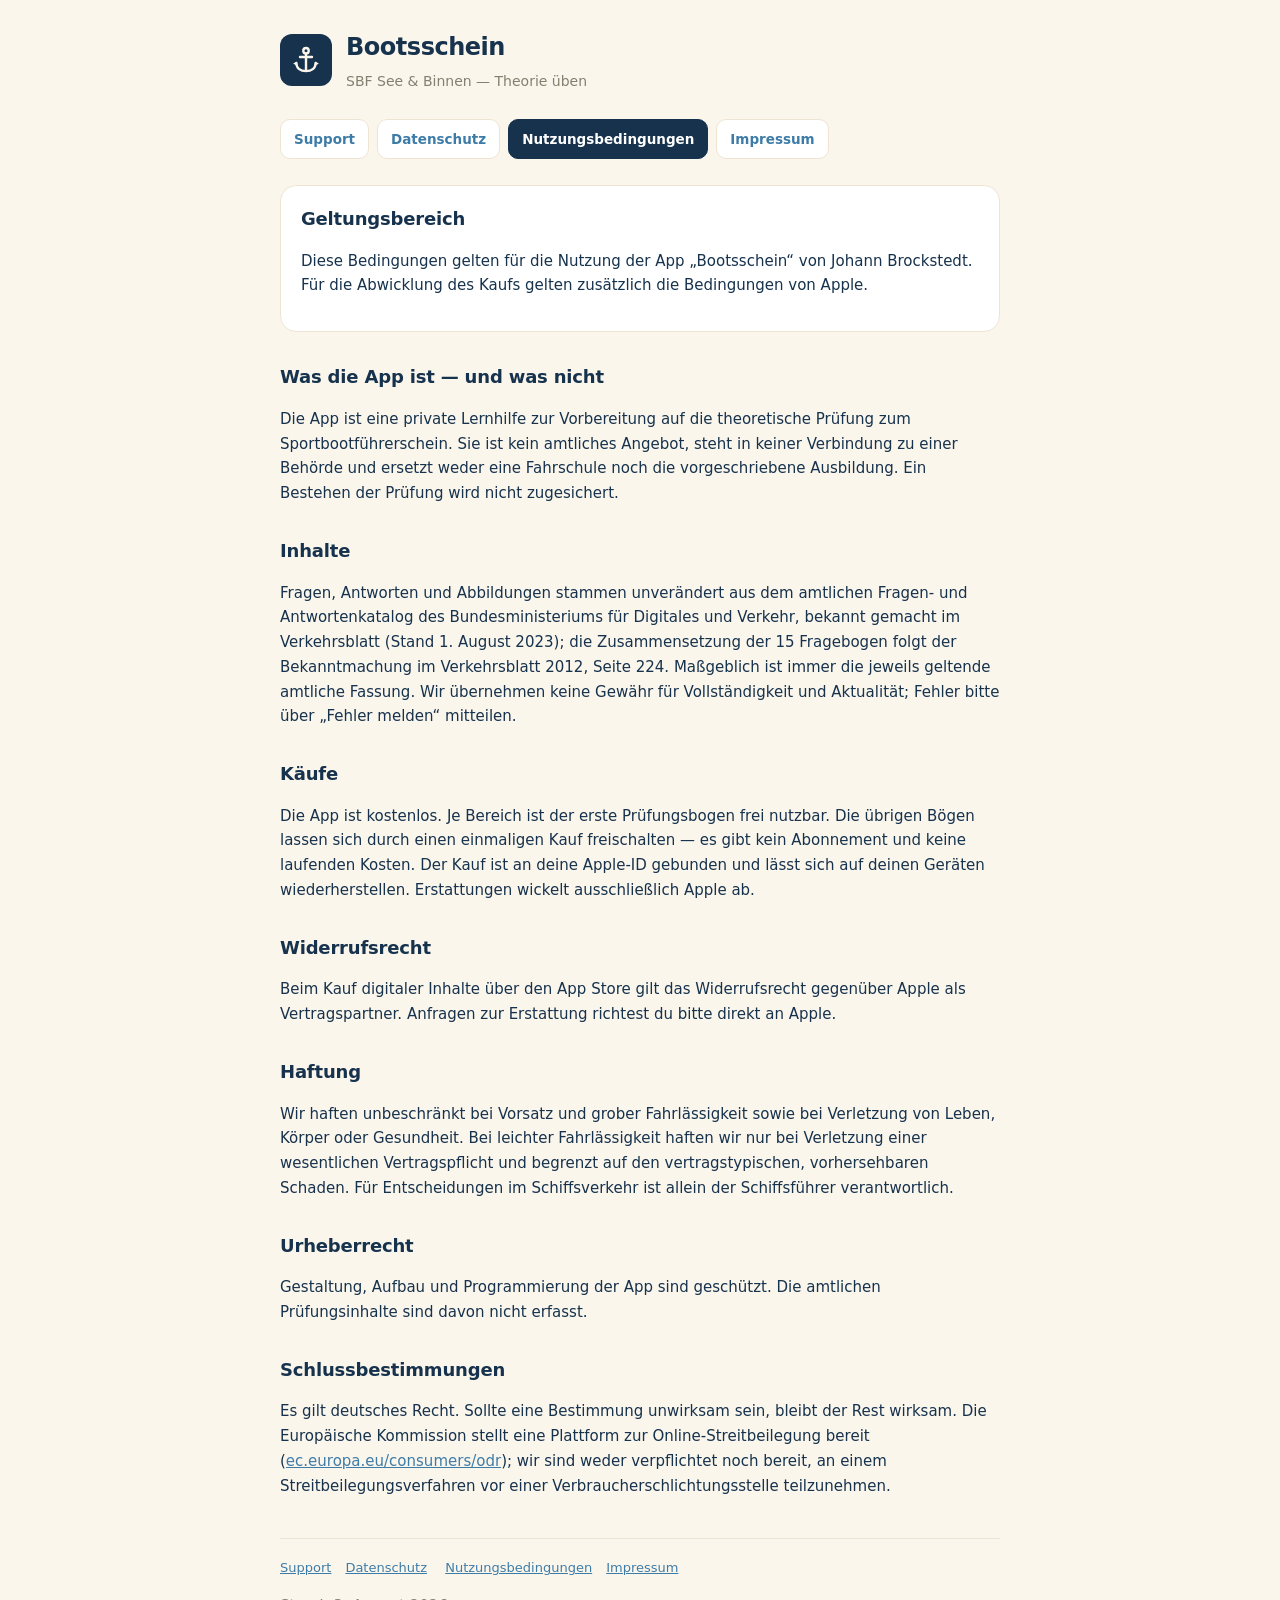
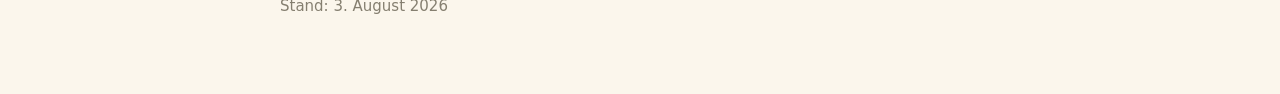
==== agb.html @ 186c33c2 "Bootsschein: Support, Datenschutz, Nutzungsbedingungen, Impressum" ====
<!doctype html>
<html lang="de"><head><meta charset="utf-8">
<meta name="viewport" content="width=device-width, initial-scale=1">
<title>Nutzungsbedingungen — Bootsschein</title>
<meta name="description" content="Nutzungsbedingungen der App Bootsschein.">
<link rel="stylesheet" href="stil.css">
</head><body><div class="seite">
<header class="kopf">
  <div class="anker"><svg viewBox="0 0 120 120" xmlns="http://www.w3.org/2000/svg" aria-hidden="true"><g stroke="#FBF6EC" stroke-width="8" fill="none" stroke-linecap="round" stroke-linejoin="round"><circle cx="60" cy="29" r="9"/><path d="M60 38 V93"/><path d="M40 50 H80"/><path d="M28 70 C28 88 42 97 60 97 C78 97 92 88 92 70"/></g><g fill="#FBF6EC"><path d="M28 66 l-11 6 l14 8 z"/><path d="M92 66 l11 6 l-14 8 z"/></g></svg></div>
  <div><h1>Bootsschein</h1><p>SBF See &amp; Binnen — Theorie üben</p></div>
</header>
<nav><a href="index.html">Support</a><a href="datenschutz.html">Datenschutz</a><a href="agb.html" aria-current="page">Nutzungsbedingungen</a><a href="impressum.html">Impressum</a></nav>
<div class="karte">
<h2>Geltungsbereich</h2>
<p>Diese Bedingungen gelten für die Nutzung der App „Bootsschein“ von Johann
Brockstedt. Für die Abwicklung des Kaufs gelten zusätzlich die Bedingungen von
Apple.</p>
</div>

<h2>Was die App ist — und was nicht</h2>
<p>Die App ist eine private Lernhilfe zur Vorbereitung auf die theoretische
Prüfung zum Sportbootführerschein. Sie ist kein amtliches Angebot, steht in
keiner Verbindung zu einer Behörde und ersetzt weder eine Fahrschule noch die
vorgeschriebene Ausbildung. Ein Bestehen der Prüfung wird nicht zugesichert.</p>

<h2>Inhalte</h2>
<p>Fragen, Antworten und Abbildungen stammen unverändert aus dem amtlichen
Fragen- und Antwortenkatalog des Bundesministeriums für Digitales und Verkehr,
bekannt gemacht im Verkehrsblatt (Stand 1. August 2023); die Zusammensetzung der
15 Fragebogen folgt der Bekanntmachung im Verkehrsblatt 2012, Seite 224.
Maßgeblich ist immer die jeweils geltende amtliche Fassung. Wir übernehmen keine
Gewähr für Vollständigkeit und Aktualität; Fehler bitte über „Fehler melden“
mitteilen.</p>

<h2>Käufe</h2>
<p>Die App ist kostenlos. Je Bereich ist der erste Prüfungsbogen frei nutzbar.
Die übrigen Bögen lassen sich durch einen einmaligen Kauf freischalten — es gibt
kein Abonnement und keine laufenden Kosten. Der Kauf ist an deine Apple-ID
gebunden und lässt sich auf deinen Geräten wiederherstellen. Erstattungen
wickelt ausschließlich Apple ab.</p>

<h2>Widerrufsrecht</h2>
<p>Beim Kauf digitaler Inhalte über den App Store gilt das Widerrufsrecht
gegenüber Apple als Vertragspartner. Anfragen zur Erstattung richtest du bitte
direkt an Apple.</p>

<h2>Haftung</h2>
<p>Wir haften unbeschränkt bei Vorsatz und grober Fahrlässigkeit sowie bei
Verletzung von Leben, Körper oder Gesundheit. Bei leichter Fahrlässigkeit haften
wir nur bei Verletzung einer wesentlichen Vertragspflicht und begrenzt auf den
vertragstypischen, vorhersehbaren Schaden. Für Entscheidungen im Schiffsverkehr
ist allein der Schiffsführer verantwortlich.</p>

<h2>Urheberrecht</h2>
<p>Gestaltung, Aufbau und Programmierung der App sind geschützt. Die amtlichen
Prüfungsinhalte sind davon nicht erfasst.</p>

<h2>Schlussbestimmungen</h2>
<p>Es gilt deutsches Recht. Sollte eine Bestimmung unwirksam sein, bleibt der
Rest wirksam. Die Europäische Kommission stellt eine Plattform zur
Online-Streitbeilegung bereit
(<a href="https://ec.europa.eu/consumers/odr">ec.europa.eu/consumers/odr</a>);
wir sind weder verpflichtet noch bereit, an einem Streitbeilegungsverfahren vor
einer Verbraucherschlichtungsstelle teilzunehmen.</p>
<footer>
  <a href="index.html">Support</a><a href="datenschutz.html">Datenschutz</a>
  <a href="agb.html">Nutzungsbedingungen</a><a href="impressum.html">Impressum</a>
  <p>Stand: 3. August 2026</p>
</footer>
</div></body></html>
---- stil.css ----
:root{
  --grund:#FBF6EC; --karte:#FFFFFF; --rand:#EEE4D3; --tinte:#16324D;
  --gedaempft:#857F70; --blau:#3E7CA8; --sand:#EAE2D2;
  --ui:-apple-system,"Segoe UI",system-ui,"Helvetica Neue",Arial,sans-serif;
}
*{box-sizing:border-box;}
body{margin:0;padding:0;background:var(--grund);color:var(--tinte);
     font-family:var(--ui);line-height:1.65;-webkit-font-smoothing:antialiased;}
.seite{max-width:760px;margin:0 auto;padding:28px 20px 60px;}
header.kopf{display:flex;align-items:center;gap:14px;padding-bottom:6px;}
header.kopf .anker{width:52px;height:52px;flex:none;border-radius:12px;background:var(--tinte);
  display:flex;align-items:center;justify-content:center;}
header.kopf .anker svg{width:36px;height:36px;display:block;}
header.kopf h1{font-size:24px;margin:0;letter-spacing:-.02em;}
header.kopf p{margin:2px 0 0;font-size:14px;color:var(--gedaempft);}
nav{margin:20px 0 26px;display:flex;flex-wrap:wrap;gap:8px;}
nav a{font-size:13.5px;font-weight:600;text-decoration:none;color:var(--blau);
  background:var(--karte);border:1px solid var(--rand);border-radius:10px;padding:8px 13px;}
nav a[aria-current="page"]{background:var(--tinte);border-color:var(--tinte);color:#fff;}
h2{font-size:18px;margin:30px 0 8px;letter-spacing:-.01em;}
h3{font-size:15px;margin:22px 0 6px;}
p,li{font-size:15px;}
ul{padding-left:20px;}
a{color:var(--blau);}
.karte{background:var(--karte);border:1px solid var(--rand);border-radius:16px;
  padding:18px 20px;margin:18px 0;}
.karte h2:first-child,.karte h3:first-child{margin-top:0;}
.klein{font-size:13px;color:var(--gedaempft);}
footer{margin-top:40px;padding-top:18px;border-top:1px solid var(--rand);
  font-size:13px;color:var(--gedaempft);}
footer a{margin-right:14px;}
@media (max-width:520px){ .seite{padding:20px 14px 48px;} header.kopf h1{font-size:20px;} }
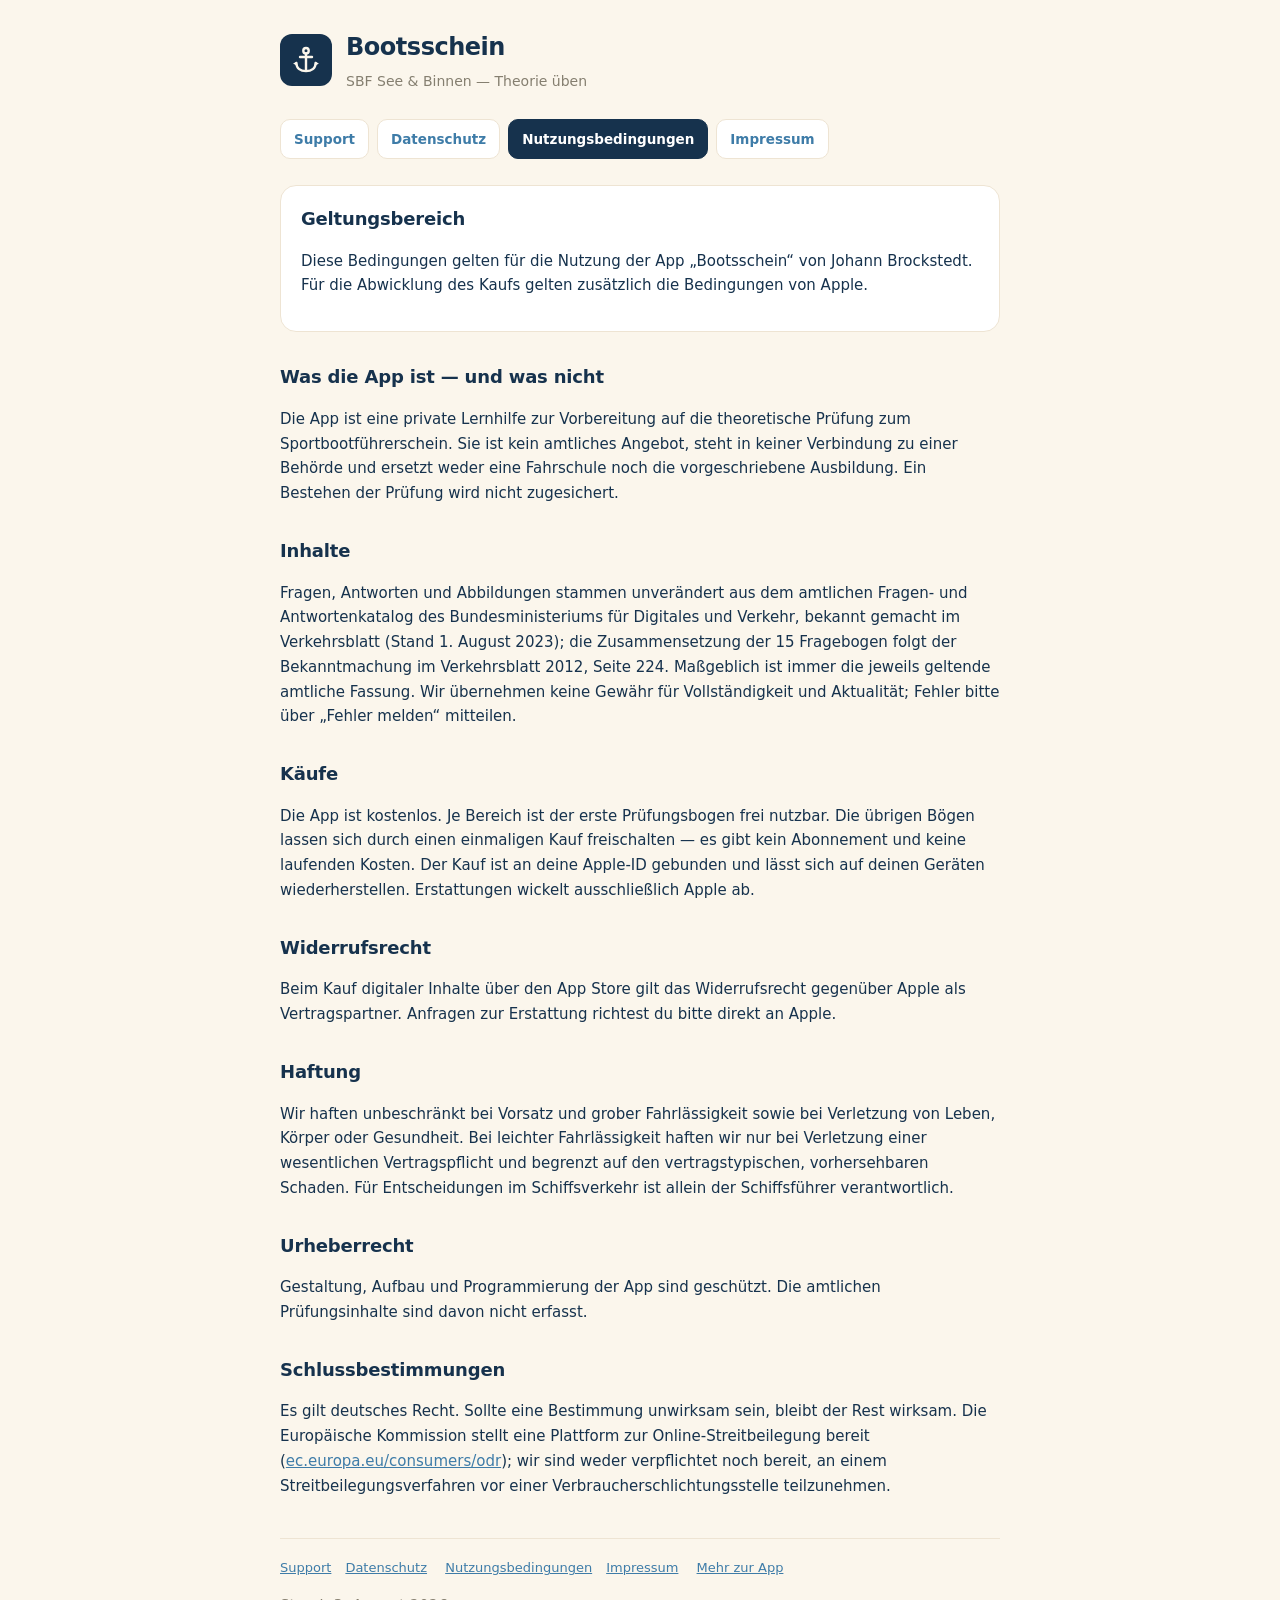
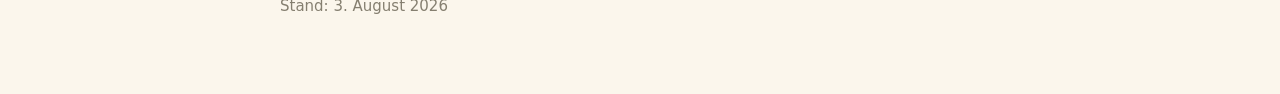
==== commit ab611b41: "Link zur App-Seite auf brockdesign.de; TelemetryDeck-Adresse auch in der Vorlage korrigiert Co-Autho" ====
--- a/agb.html
+++ b/agb.html
@@ -65,6 +65,7 @@
 <footer>
   <a href="index.html">Support</a><a href="datenschutz.html">Datenschutz</a>
   <a href="agb.html">Nutzungsbedingungen</a><a href="impressum.html">Impressum</a>
+  <a href="https://www.brockdesign.de/apps/bootsschein">Mehr zur App</a>
   <p>Stand: 3. August 2026</p>
 </footer>
 </div></body></html>
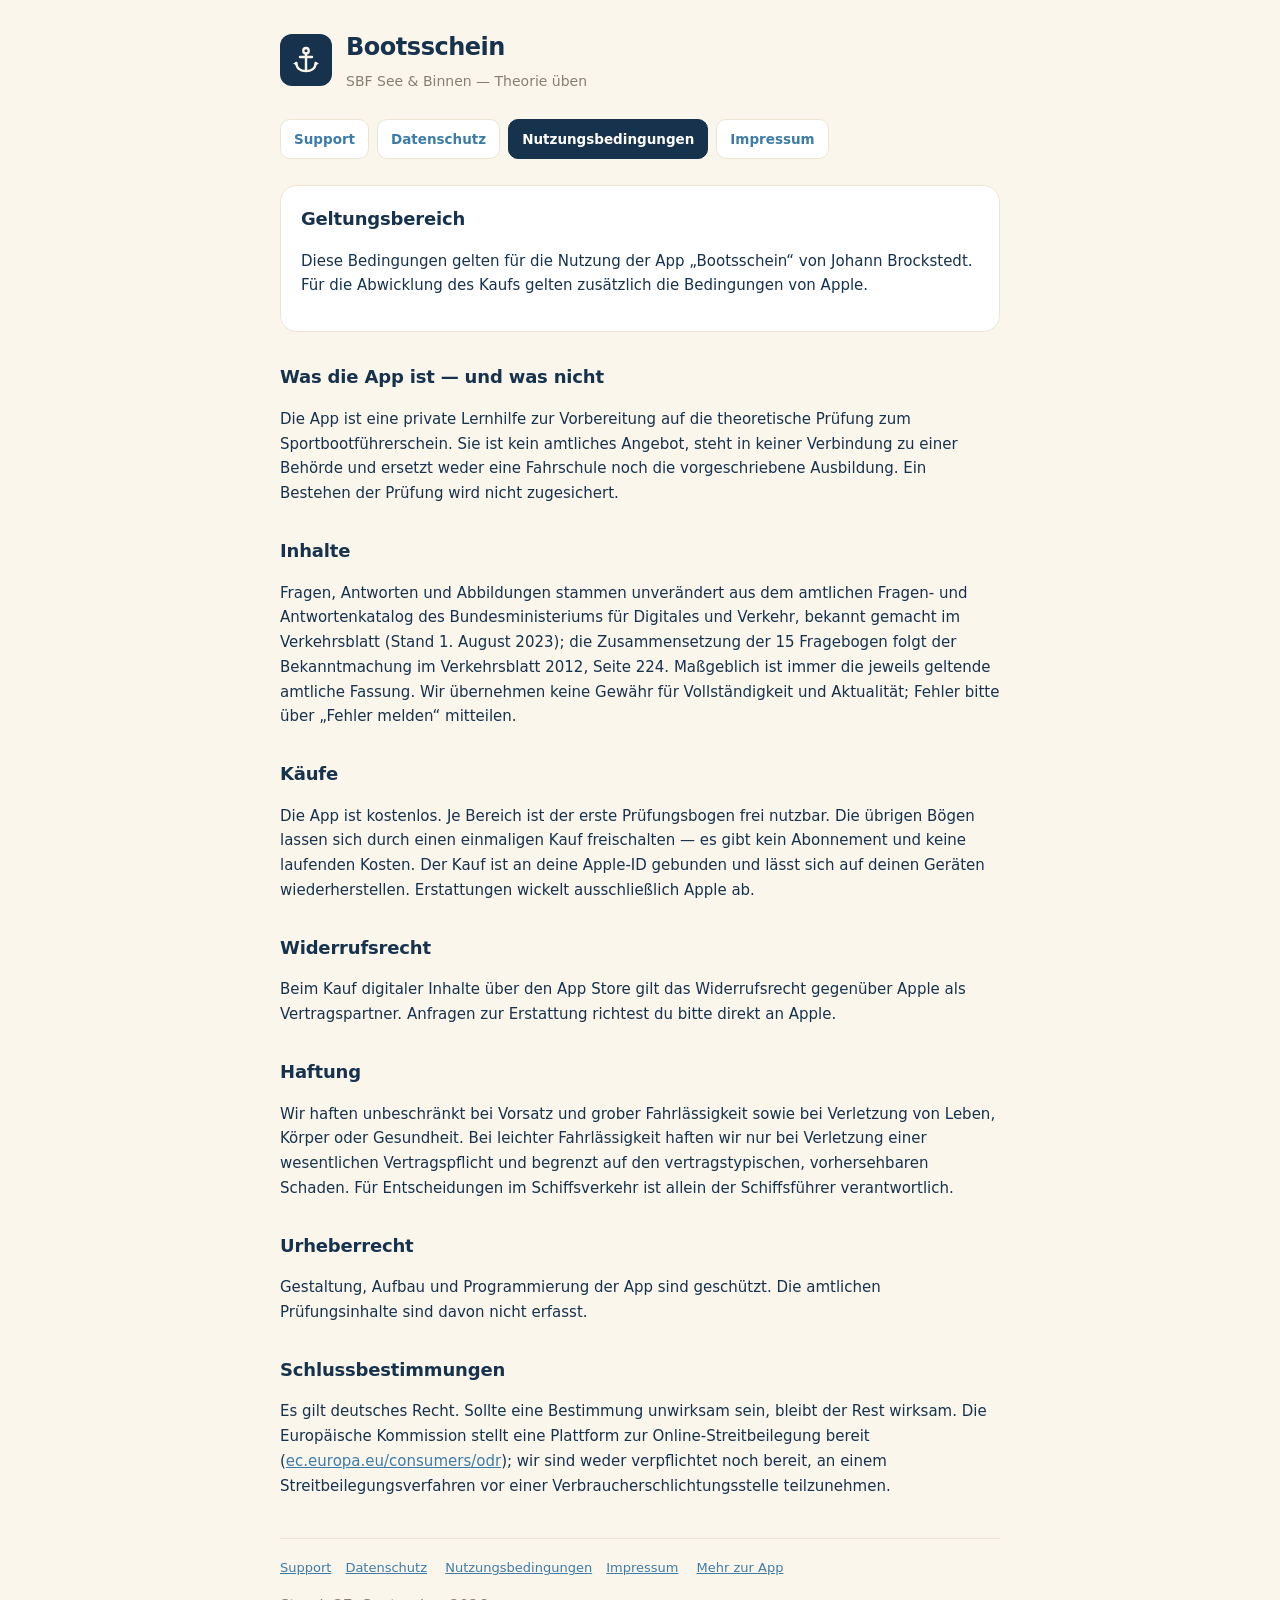
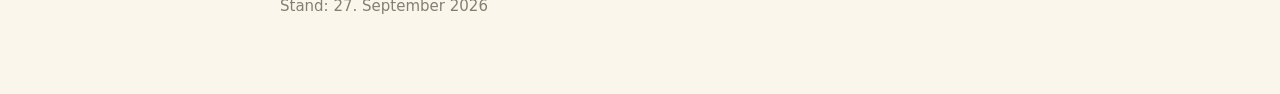
==== commit 6a3d14ac: "Datenschutz: erweiterte Nutzungsstatistik (Uebergabe 26./27.09.2026) Neue Ereignisse, letztes Signal" ====
--- a/agb.html
+++ b/agb.html
@@ -66,6 +66,6 @@
   <a href="index.html">Support</a><a href="datenschutz.html">Datenschutz</a>
   <a href="agb.html">Nutzungsbedingungen</a><a href="impressum.html">Impressum</a>
   <a href="https://www.brockdesign.de/apps/bootsschein">Mehr zur App</a>
-  <p>Stand: 3. August 2026</p>
+  <p>Stand: 27. September 2026</p>
 </footer>
 </div></body></html>
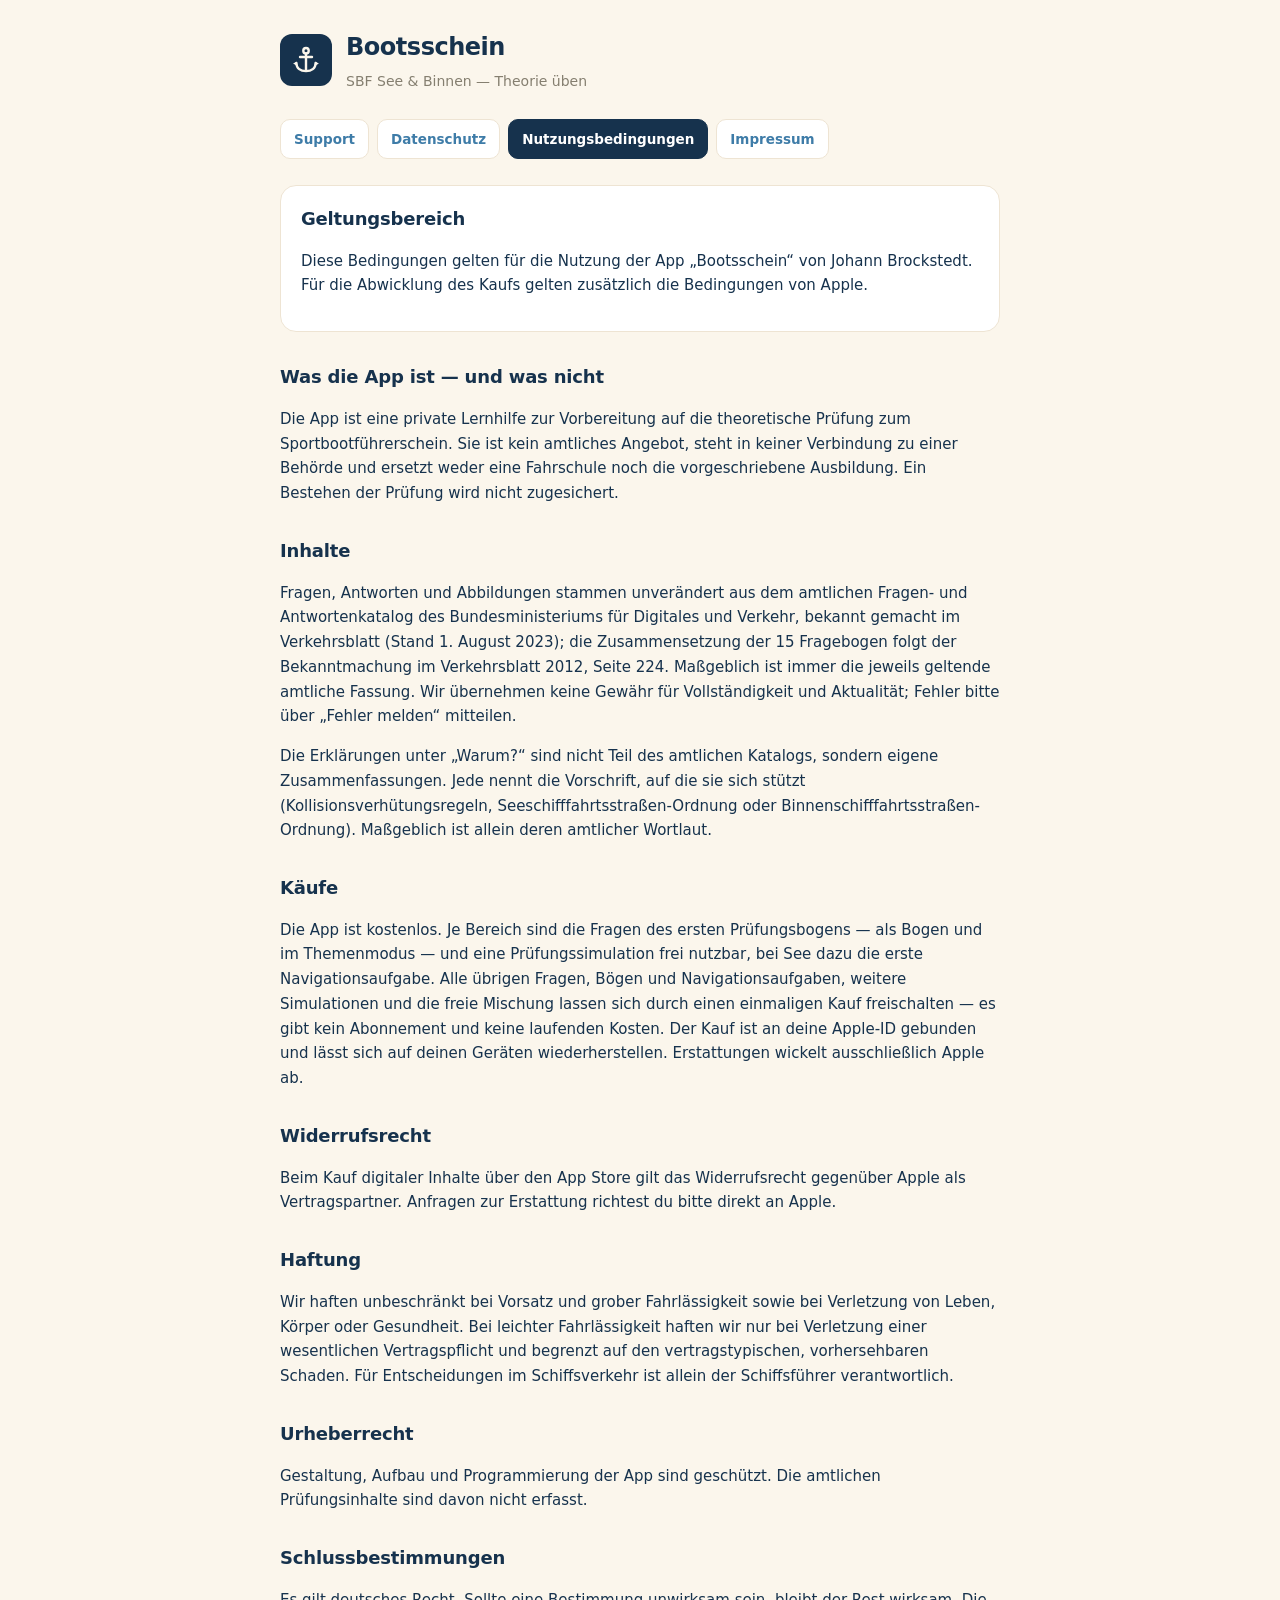
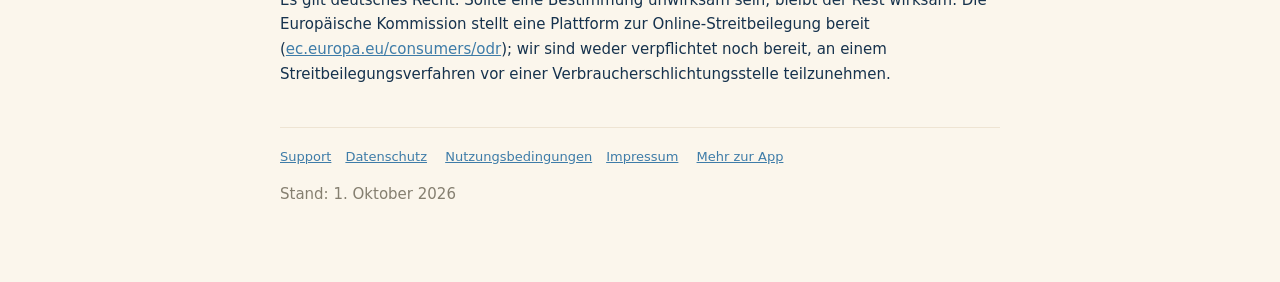
==== commit 2e30b379: "Bootsschein-Update: Navigation, Segeln, Erklärungen, kostenloser Umfang, Prüfungsart in der Statisti" ====
--- a/agb.html
+++ b/agb.html
@@ -31,11 +31,19 @@
 Maßgeblich ist immer die jeweils geltende amtliche Fassung. Wir übernehmen keine
 Gewähr für Vollständigkeit und Aktualität; Fehler bitte über „Fehler melden“
 mitteilen.</p>
+<p>Die Erklärungen unter „Warum?“ sind nicht Teil des amtlichen Katalogs,
+sondern eigene Zusammenfassungen. Jede nennt die Vorschrift, auf die sie sich
+stützt (Kollisionsverhütungsregeln, Seeschifffahrtsstraßen-Ordnung oder
+Binnenschifffahrtsstraßen-Ordnung). Maßgeblich ist allein deren amtlicher
+Wortlaut.</p>
 
 <h2>Käufe</h2>
-<p>Die App ist kostenlos. Je Bereich ist der erste Prüfungsbogen frei nutzbar.
-Die übrigen Bögen lassen sich durch einen einmaligen Kauf freischalten — es gibt
-kein Abonnement und keine laufenden Kosten. Der Kauf ist an deine Apple-ID
+<p>Die App ist kostenlos. Je Bereich sind die Fragen des ersten Prüfungsbogens —
+als Bogen und im Themenmodus — und eine Prüfungssimulation frei nutzbar, bei See
+dazu die erste Navigationsaufgabe. Alle übrigen Fragen, Bögen und
+Navigationsaufgaben, weitere Simulationen und die freie Mischung lassen sich
+durch einen einmaligen Kauf freischalten — es gibt kein Abonnement und keine
+laufenden Kosten. Der Kauf ist an deine Apple-ID
 gebunden und lässt sich auf deinen Geräten wiederherstellen. Erstattungen
 wickelt ausschließlich Apple ab.</p>
 
@@ -66,6 +74,6 @@
   <a href="index.html">Support</a><a href="datenschutz.html">Datenschutz</a>
   <a href="agb.html">Nutzungsbedingungen</a><a href="impressum.html">Impressum</a>
   <a href="https://www.brockdesign.de/apps/bootsschein">Mehr zur App</a>
-  <p>Stand: 27. September 2026</p>
+  <p>Stand: 1. Oktober 2026</p>
 </footer>
 </div></body></html>
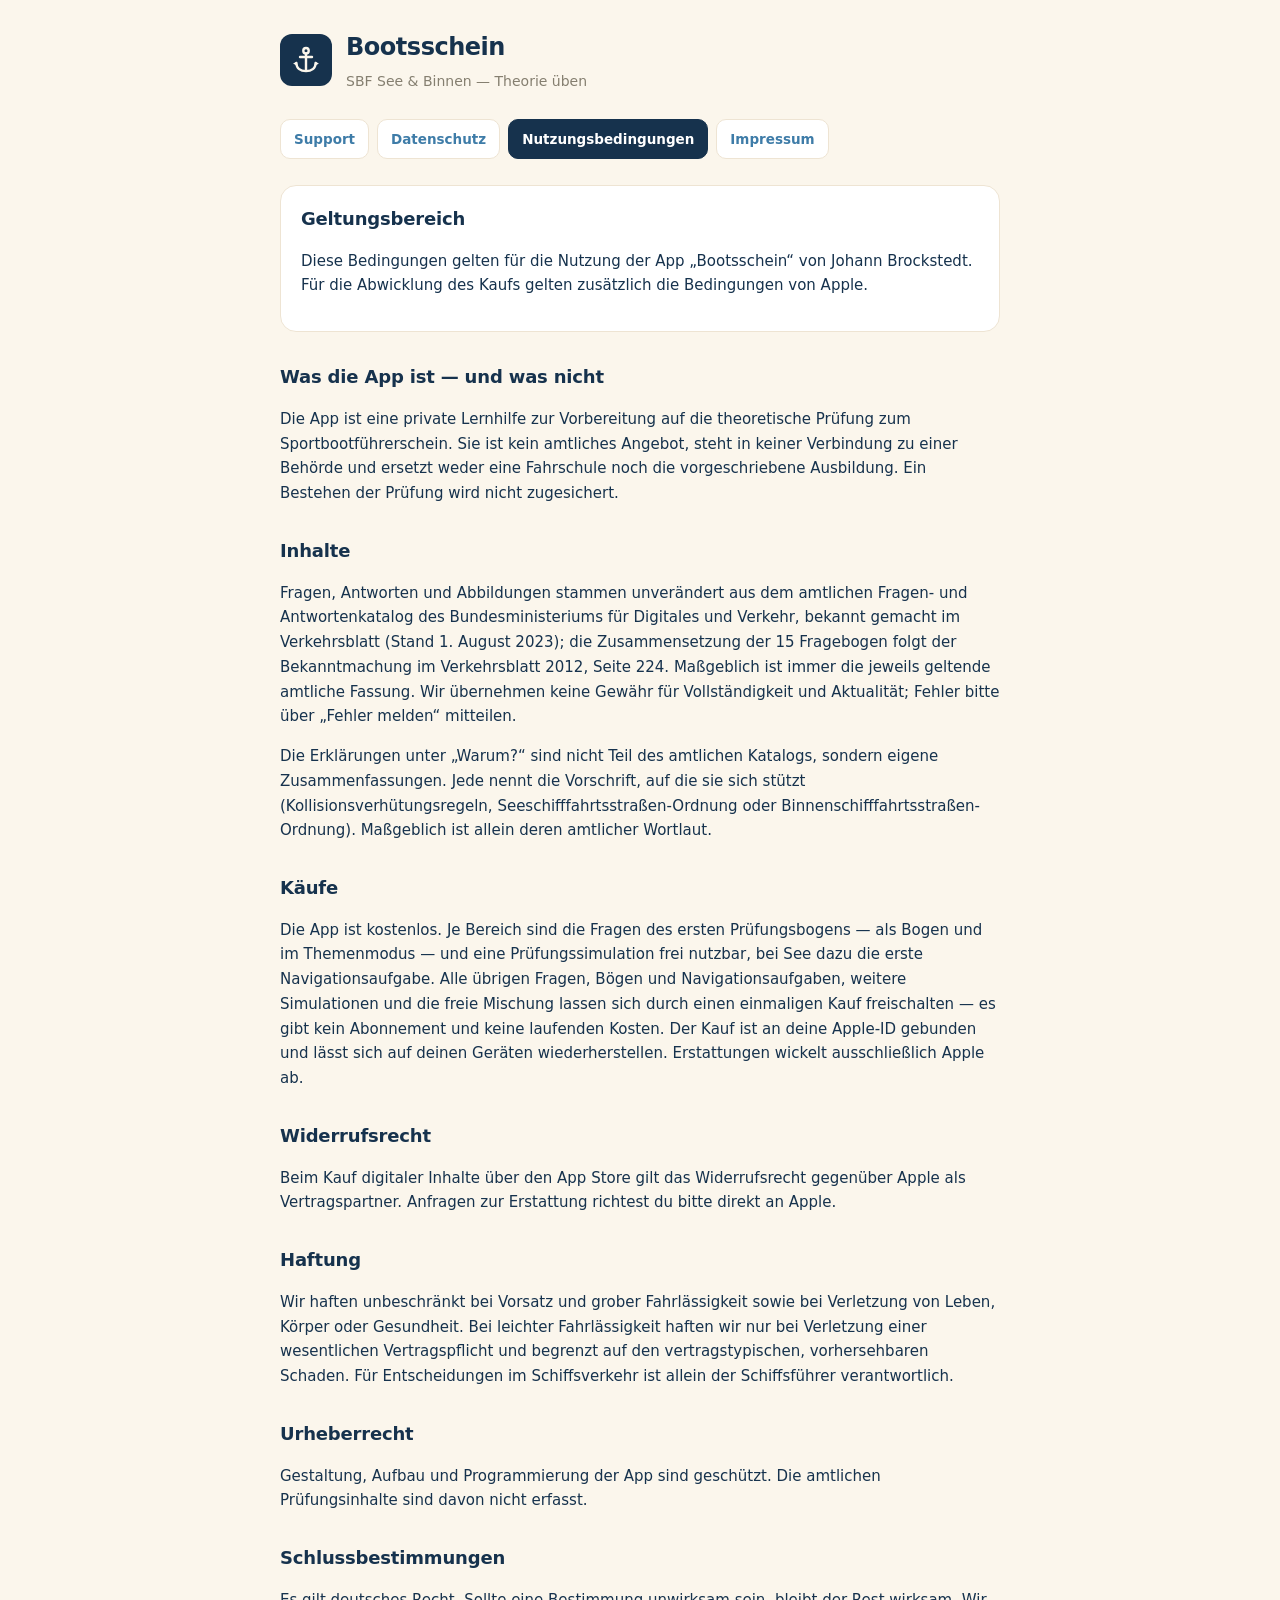
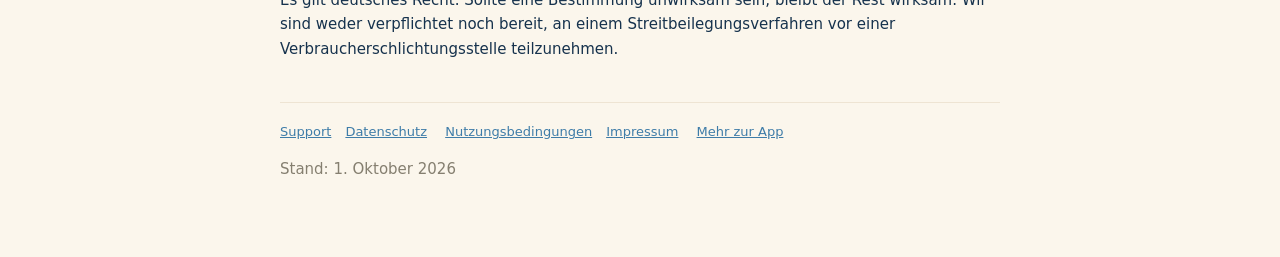
==== commit 3ca040a9: "AGB: Absatz zur abgeschalteten EU-Streitschlichtungsplattform entfernt (pruefe_rechtstexte.py) Co-Au" ====
--- a/agb.html
+++ b/agb.html
@@ -65,11 +65,8 @@
 
 <h2>Schlussbestimmungen</h2>
 <p>Es gilt deutsches Recht. Sollte eine Bestimmung unwirksam sein, bleibt der
-Rest wirksam. Die Europäische Kommission stellt eine Plattform zur
-Online-Streitbeilegung bereit
-(<a href="https://ec.europa.eu/consumers/odr">ec.europa.eu/consumers/odr</a>);
-wir sind weder verpflichtet noch bereit, an einem Streitbeilegungsverfahren vor
-einer Verbraucherschlichtungsstelle teilzunehmen.</p>
+Rest wirksam. Wir sind weder verpflichtet noch bereit, an einem
+Streitbeilegungsverfahren vor einer Verbraucherschlichtungsstelle teilzunehmen.</p>
 <footer>
   <a href="index.html">Support</a><a href="datenschutz.html">Datenschutz</a>
   <a href="agb.html">Nutzungsbedingungen</a><a href="impressum.html">Impressum</a>
